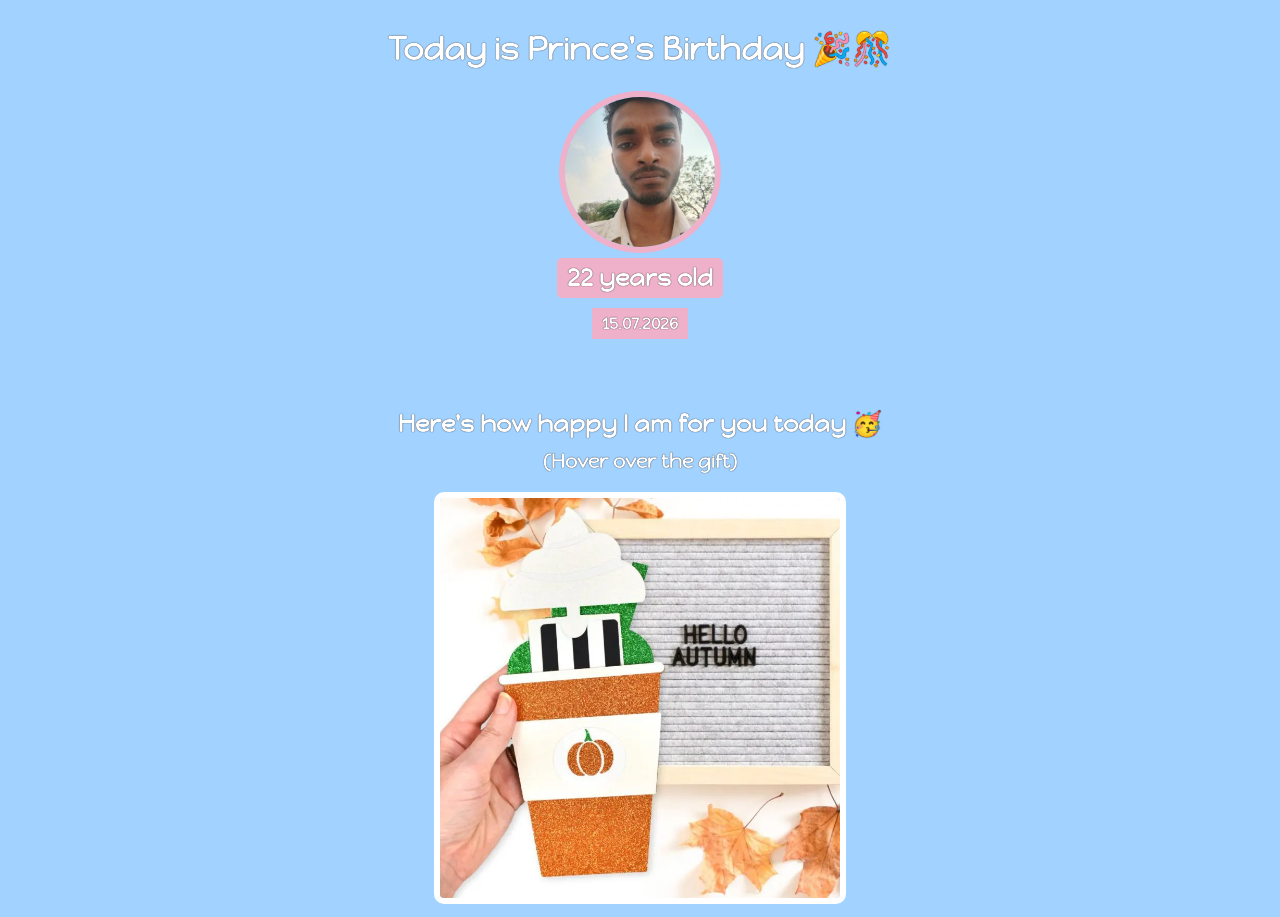
==== HTML and CSS/Birthday_Gift_site!/index.html @ 2ebd5c18 "Birthday site!" ====
<!DOCTYPE html>
<html lang="en">

<head>
    <meta charset="UTF-8">
    <meta name="viewport" content="width=device-width, initial-scale=1.0">
    <title>Happy Birthday🥳</title>
    <link rel="stylesheet" href="style.css">
    <link rel="preconnect" href="https://fonts.googleapis.com">
    <link rel="preconnect" href="https://fonts.gstatic.com" crossorigin>
    <link
        href="https://fonts.googleapis.com/css2?family=Changa+One:ital@0;1&family=Climate+Crisis:YEAR@1979&family=Happy+Monkey&family=Sour+Gummy:ital,wght@0,100..900;1,100..900&display=swap"
        rel="stylesheet">
</head>

<body>
    <div id="header">
        <h1>Today is Prince's Birthday 🎉🎊</h1>
        <img src="images/Boss Pic.jpg" alt="Birthday Boy Picture" id="Birthday-boy-img">        <h2 id="bday-age">22 years old</h2>
        <h4 id="bday-date">15.07.2026</h4>
    </div>
    <div class="gift-section">
        <h2 class="gift-title">Here's how happy I am for you today 🥳</h2>
        <h3 class="gift-hint">(Hover over the gift)</h3>
        <img class="gift-img" src="images/gift_card.webp" alt="gift">
    </div>
</body>

</html>
---- HTML and CSS/Birthday_Gift_site!/style.css ----
#Birthday-boy-img {
    width: 150px;
    /* Must match width */
    border-radius: 50%;
    border: 6px solid #EFB0C9;

}

body {
    text-align: center;
    font-family: 'Happy Monkey', cursive;
    background: #a2d2ff;
    color: #ffffff;
    display: flex;
    flex-direction: column;
    align-items: center;

}

/* Group Selector  */
h1,
h2,
h3,
h4,
p {
    text-shadow: 0px 0px 1px black;
}

#bday-age {
    background: #EFB0C9;
    padding: 5px 10px;
    border-radius: 5px;
    margin: 5px 0 10px 0;
}

#bday-date {
    margin: 0;
    background: #EFB0C9;
    align-items: center;
    padding: 5px 10px;
}

#header {
    display: flex;
    flex-direction: column;
    align-items: center;
}

.gift-section {
    margin-top: 50px;
}

.gift-title {
    margin-bottom: 10px;
}

.gift-hint {
    margin-top: 0;
}

.gift-img {
    margin: 0 auto;
    width: 400px;
    height: 400px;
    border: 6px solid white;
    border-radius: 10px;
    background-image: url("images/gift_card.webp");
    background-size: cover;
}
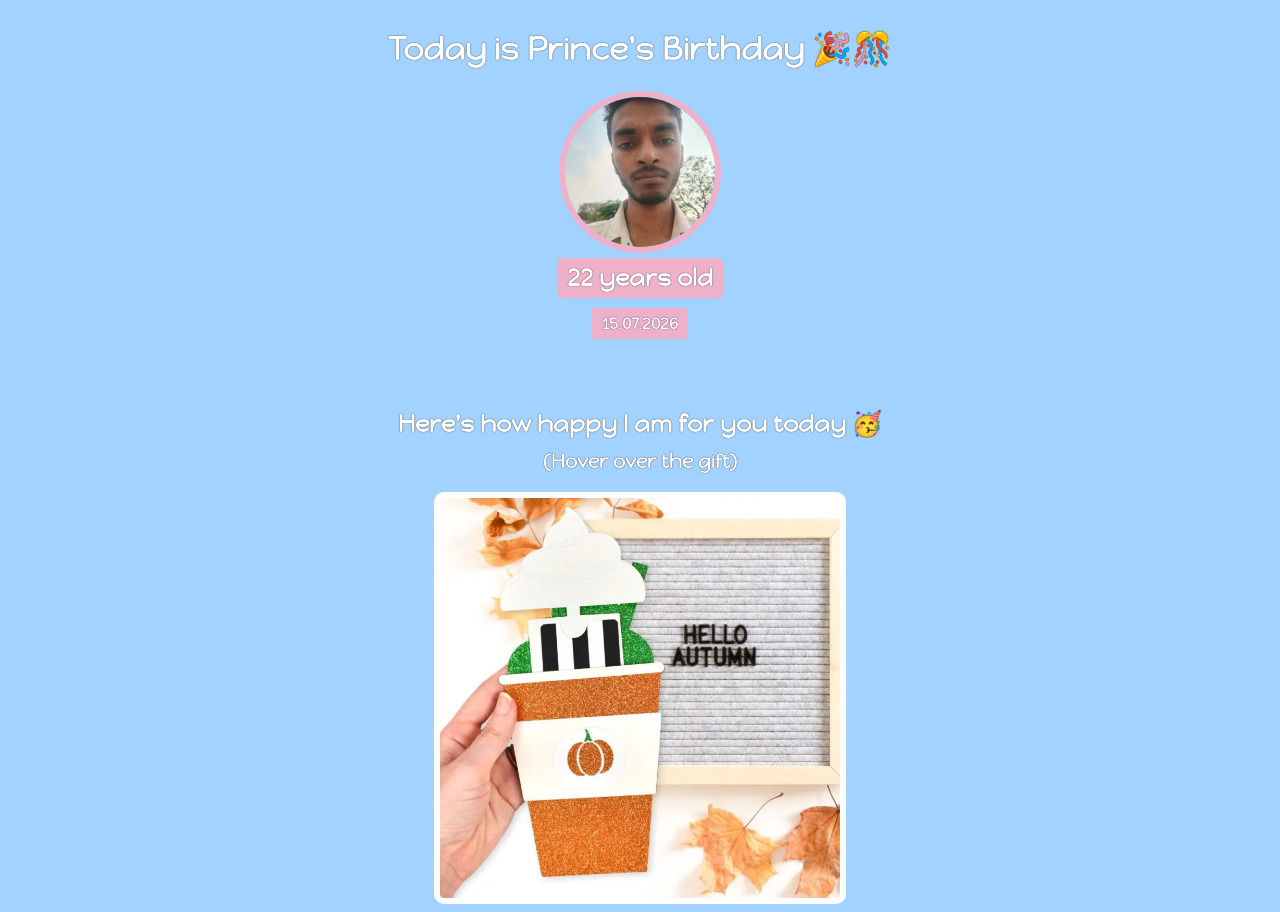
==== commit a75f31d9: "Giving Gift" ====
--- a/HTML and CSS/Birthday_Gift_site!/index.html
+++ b/HTML and CSS/Birthday_Gift_site!/index.html
@@ -22,7 +22,7 @@
     <div class="gift-section">
         <h2 class="gift-title">Here's how happy I am for you today 🥳</h2>
         <h3 class="gift-hint">(Hover over the gift)</h3>
-        <img class="gift-img" src="images/gift_card.webp" alt="gift">
+        <div class="gift-img"></div>
     </div>
 </body>
 
--- a/HTML and CSS/Birthday_Gift_site!/style.css
+++ b/HTML and CSS/Birthday_Gift_site!/style.css
@@ -66,4 +66,8 @@
     border-radius: 10px;
     background-image: url("images/gift_card.webp");
     background-size: cover;
+}
+
+.gift-img:hover {
+    background-image: url("images/bday-gift.gif");
 }
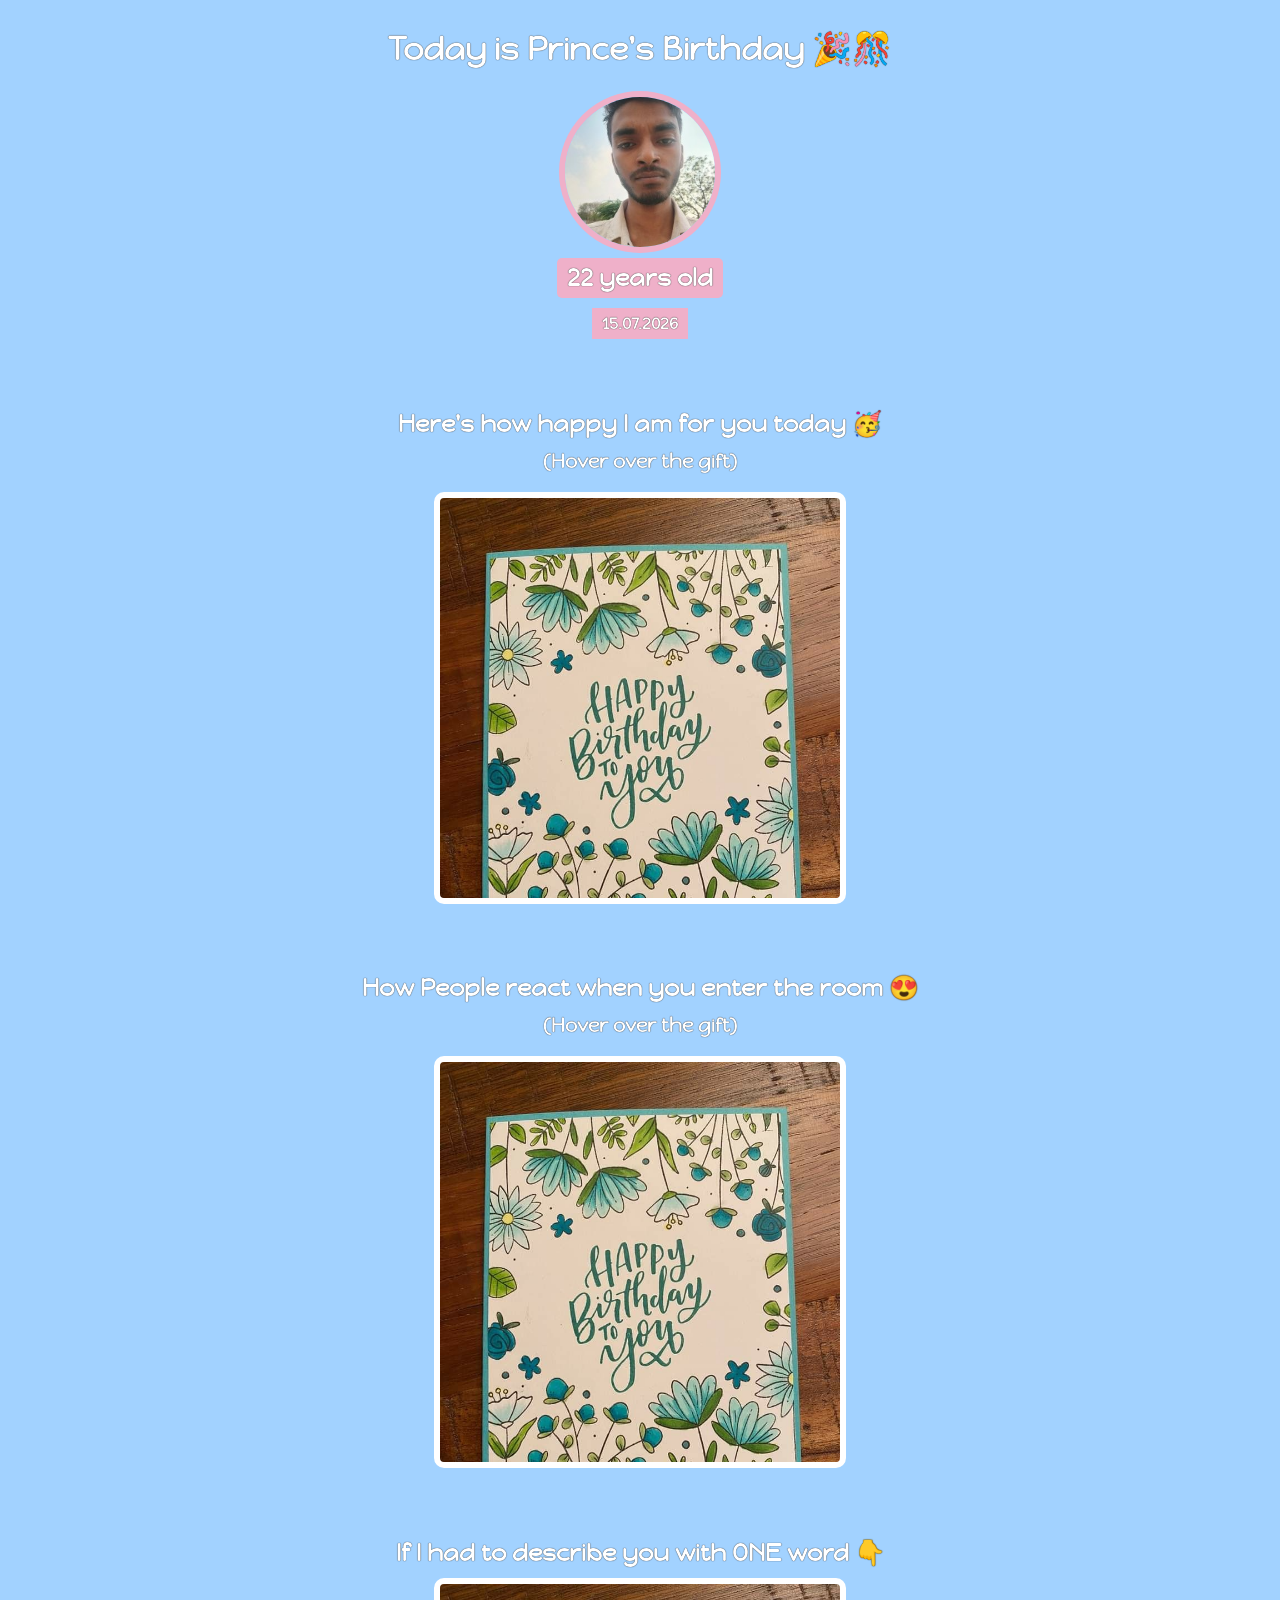
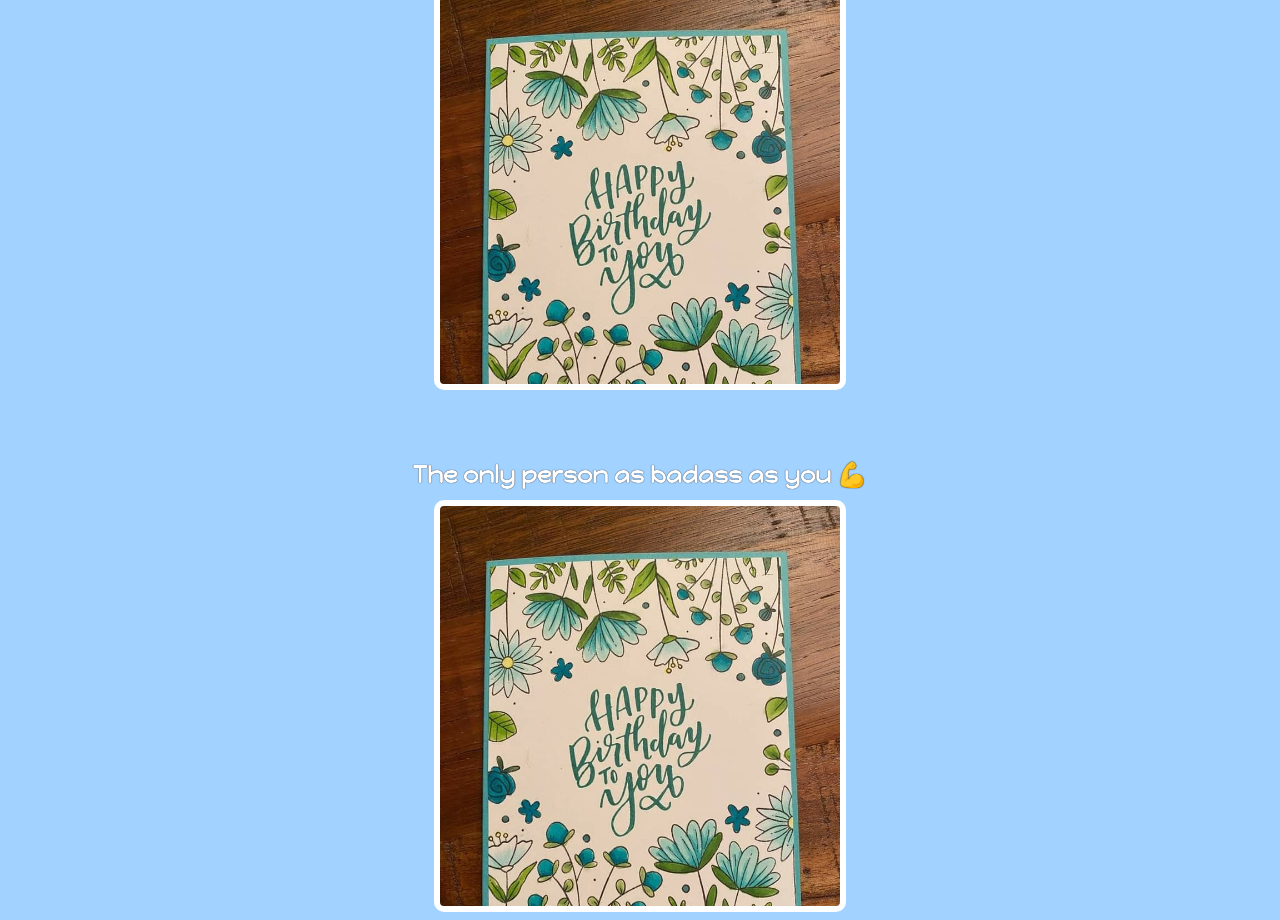
==== commit a32271bd: "Birthday Site challenge" ====
--- a/HTML and CSS/Birthday_Gift_site!/index.html
+++ b/HTML and CSS/Birthday_Gift_site!/index.html
@@ -16,14 +16,34 @@
 <body>
     <div id="header">
         <h1>Today is Prince's Birthday 🎉🎊</h1>
-        <img src="images/Boss Pic.jpg" alt="Birthday Boy Picture" id="Birthday-boy-img">        <h2 id="bday-age">22 years old</h2>
+        <img src="images/Boss Pic.jpg" alt="Birthday Boy Picture" id="Birthday-boy-img">
+        <h2 id="bday-age">22 years old</h2>
         <h4 id="bday-date">15.07.2026</h4>
     </div>
+
     <div class="gift-section">
         <h2 class="gift-title">Here's how happy I am for you today 🥳</h2>
         <h3 class="gift-hint">(Hover over the gift)</h3>
-        <div class="gift-img"></div>
+        <div class="gift-img" id="gift-img-happy"></div>
     </div>
+
+    <div class="gift-section">
+        <h2 class="gift-title">How People react when you enter the room 😍</h2>
+        <h3 class="gift-hint">(Hover over the gift)</h3>
+        <div class="gift-img" id="gift-img-hot"></div>
+    </div>
+
+    <div class="gift-section">
+        <h2 class="gift-title">If I had to describe you with ONE word 👇</h2>
+        <div class="gift-img" id="gift-img-genius"></div>
+    </div>
+
+    <div class="gift-section">
+        <h2 class="gift-title">The only person as badass as you 💪</h2>
+        <div class="gift-img" id="gift-img-badass"></div>
+    </div>
+
+
 </body>
 
 </html>
--- a/HTML and CSS/Birthday_Gift_site!/style.css
+++ b/HTML and CSS/Birthday_Gift_site!/style.css
@@ -64,10 +64,25 @@
     height: 400px;
     border: 6px solid white;
     border-radius: 10px;
-    background-image: url("images/gift_card.webp");
+    background-image: url("images/gift-cover.jpg");
     background-size: cover;
 }
 
-.gift-img:hover {
+#gift-img-happy:hover {
     background-image: url("images/bday-gift.gif");
-}+}
+
+#gift-img-hot:hover {
+    background-image: url("images/bday-cake.webp");
+}
+
+#gift-img-genius:hover {
+    background-image: url("images/genius.webp");
+}
+
+#gift-img-badass:hover {
+    background-image: url("images/badass.gif");
+}
+
+
+
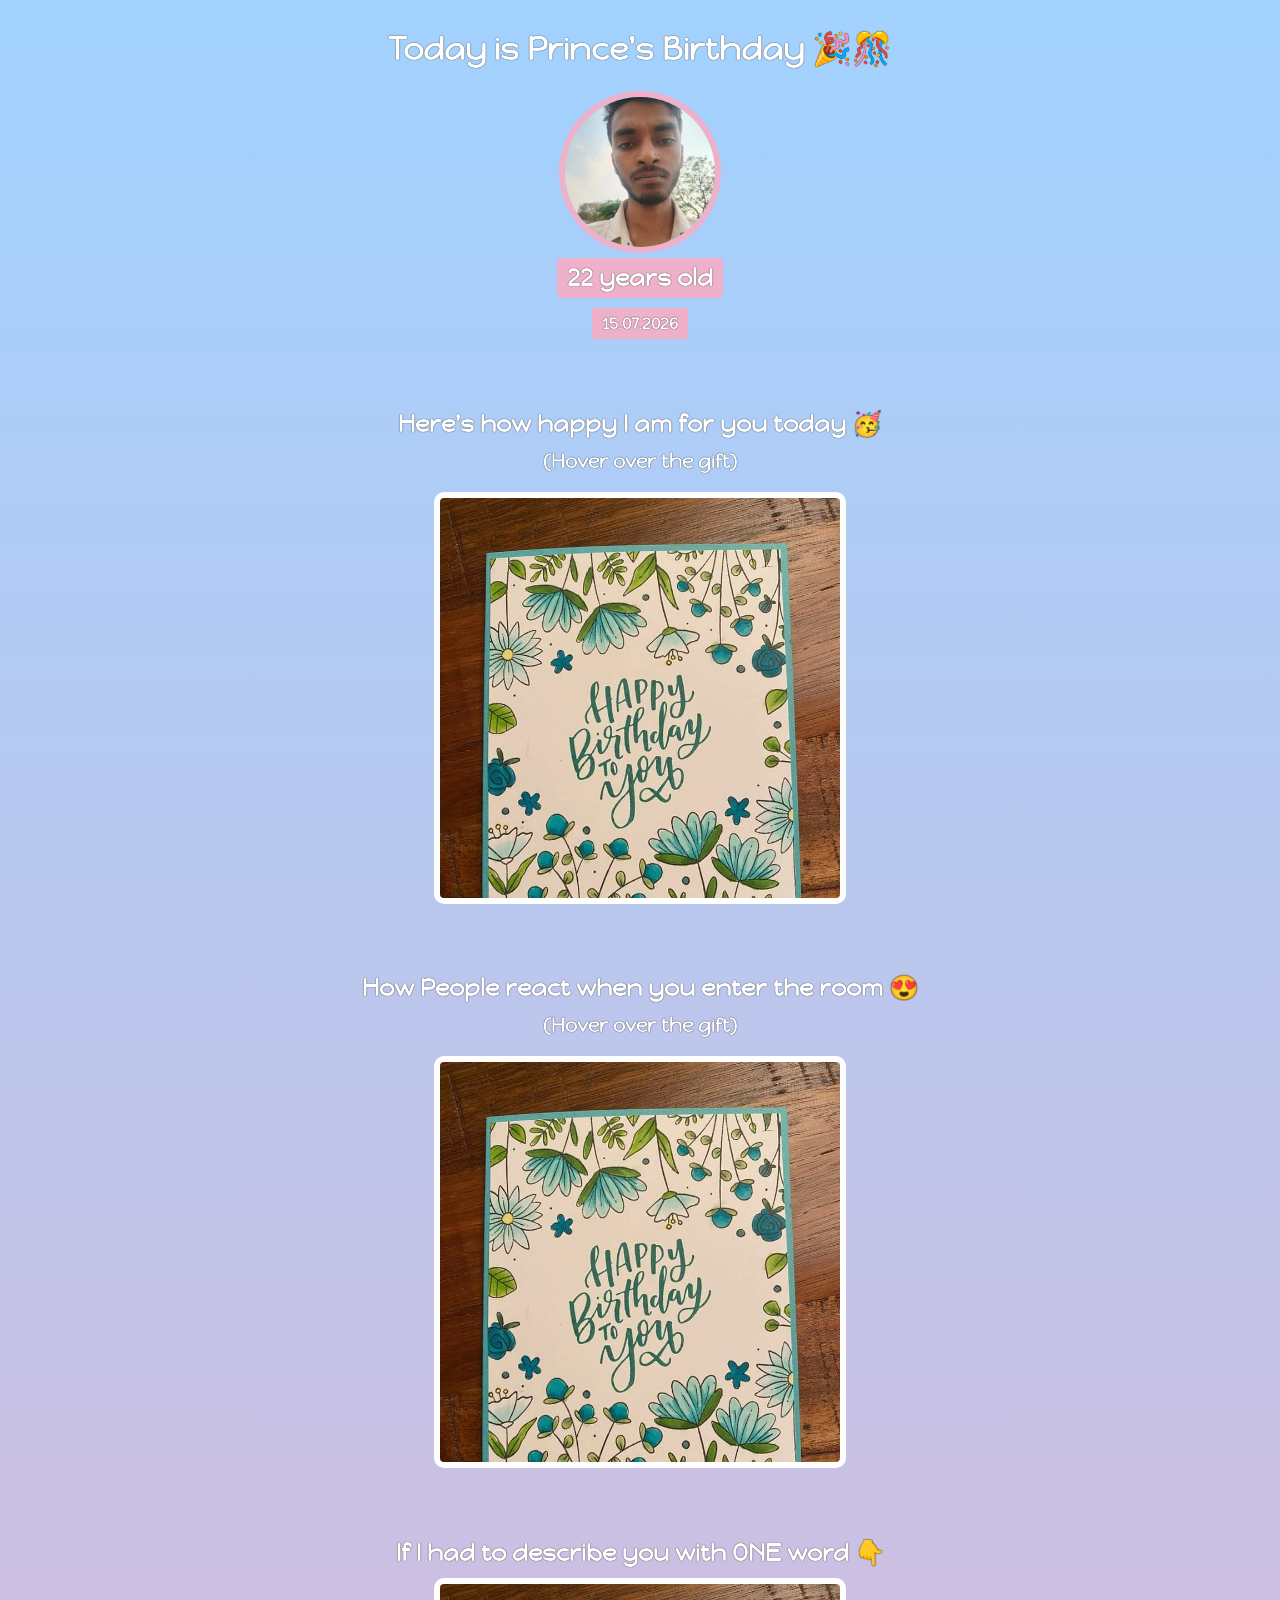
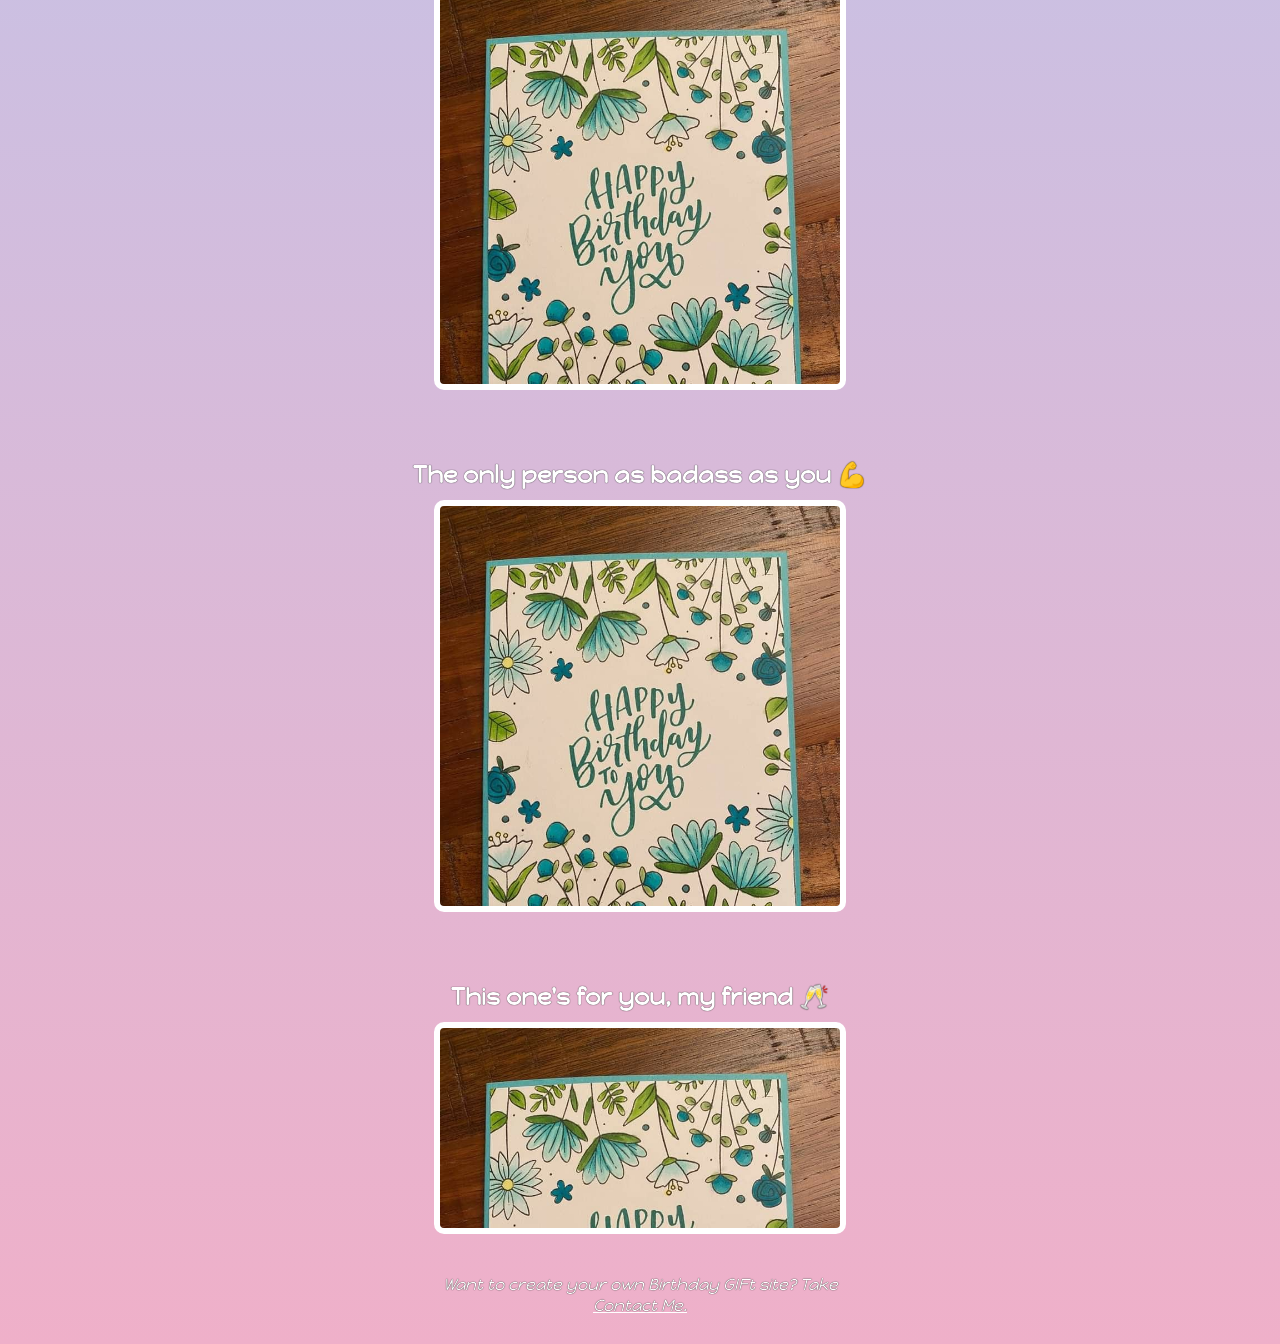
==== commit 3a1e901e: "Bday Site Done" ====
--- a/HTML and CSS/Birthday_Gift_site!/index.html
+++ b/HTML and CSS/Birthday_Gift_site!/index.html
@@ -43,6 +43,14 @@
         <div class="gift-img" id="gift-img-badass"></div>
     </div>
 
+    <div class="gift-section">
+        <h2 class="gift-title">This one's for you, my friend 🥂</h2>
+        <div class="gift-img" id="gift-img-cheers"></div>
+    </div>
+
+    <p id="footer">Want to create your own Birthday GIFt site? Take <a
+            href="https://www.linkedin.com/in/prince-singh-188676280/" target="_blank">Contact Me.</a></p>
+
 
 </body>
 
--- a/HTML and CSS/Birthday_Gift_site!/style.css
+++ b/HTML and CSS/Birthday_Gift_site!/style.css
@@ -9,7 +9,7 @@
 body {
     text-align: center;
     font-family: 'Happy Monkey', cursive;
-    background: #a2d2ff;
+    background: linear-gradient(#a2d2ff, #EFB0C9);
     color: #ffffff;
     display: flex;
     flex-direction: column;
@@ -84,5 +84,20 @@
     background-image: url("images/badass.gif");
 }
 
+#gift-img-cheers {
+    height: 200px;
+}
 
+#gift-img-cheers:hover {
+    background-image: url("https://media2.giphy.com/media/v1.Y2lkPTc5MGI3NjExcWJ3Z3NvZzU4bG0yZ2I2cmsyOGxpaWFnY25ldHY1ZWtzMjVmb2pjdCZlcD12MV9pbnRlcm5hbF9naWZfYnlfaWQmY3Q9Zw/yziuK6WtDFMly/giphy.gif");
+}
 
+#footer {
+    font-style: italic;
+    width: 400px;
+    margin: 40px auto 20px;
+}
+
+a {
+    color: white;
+}
